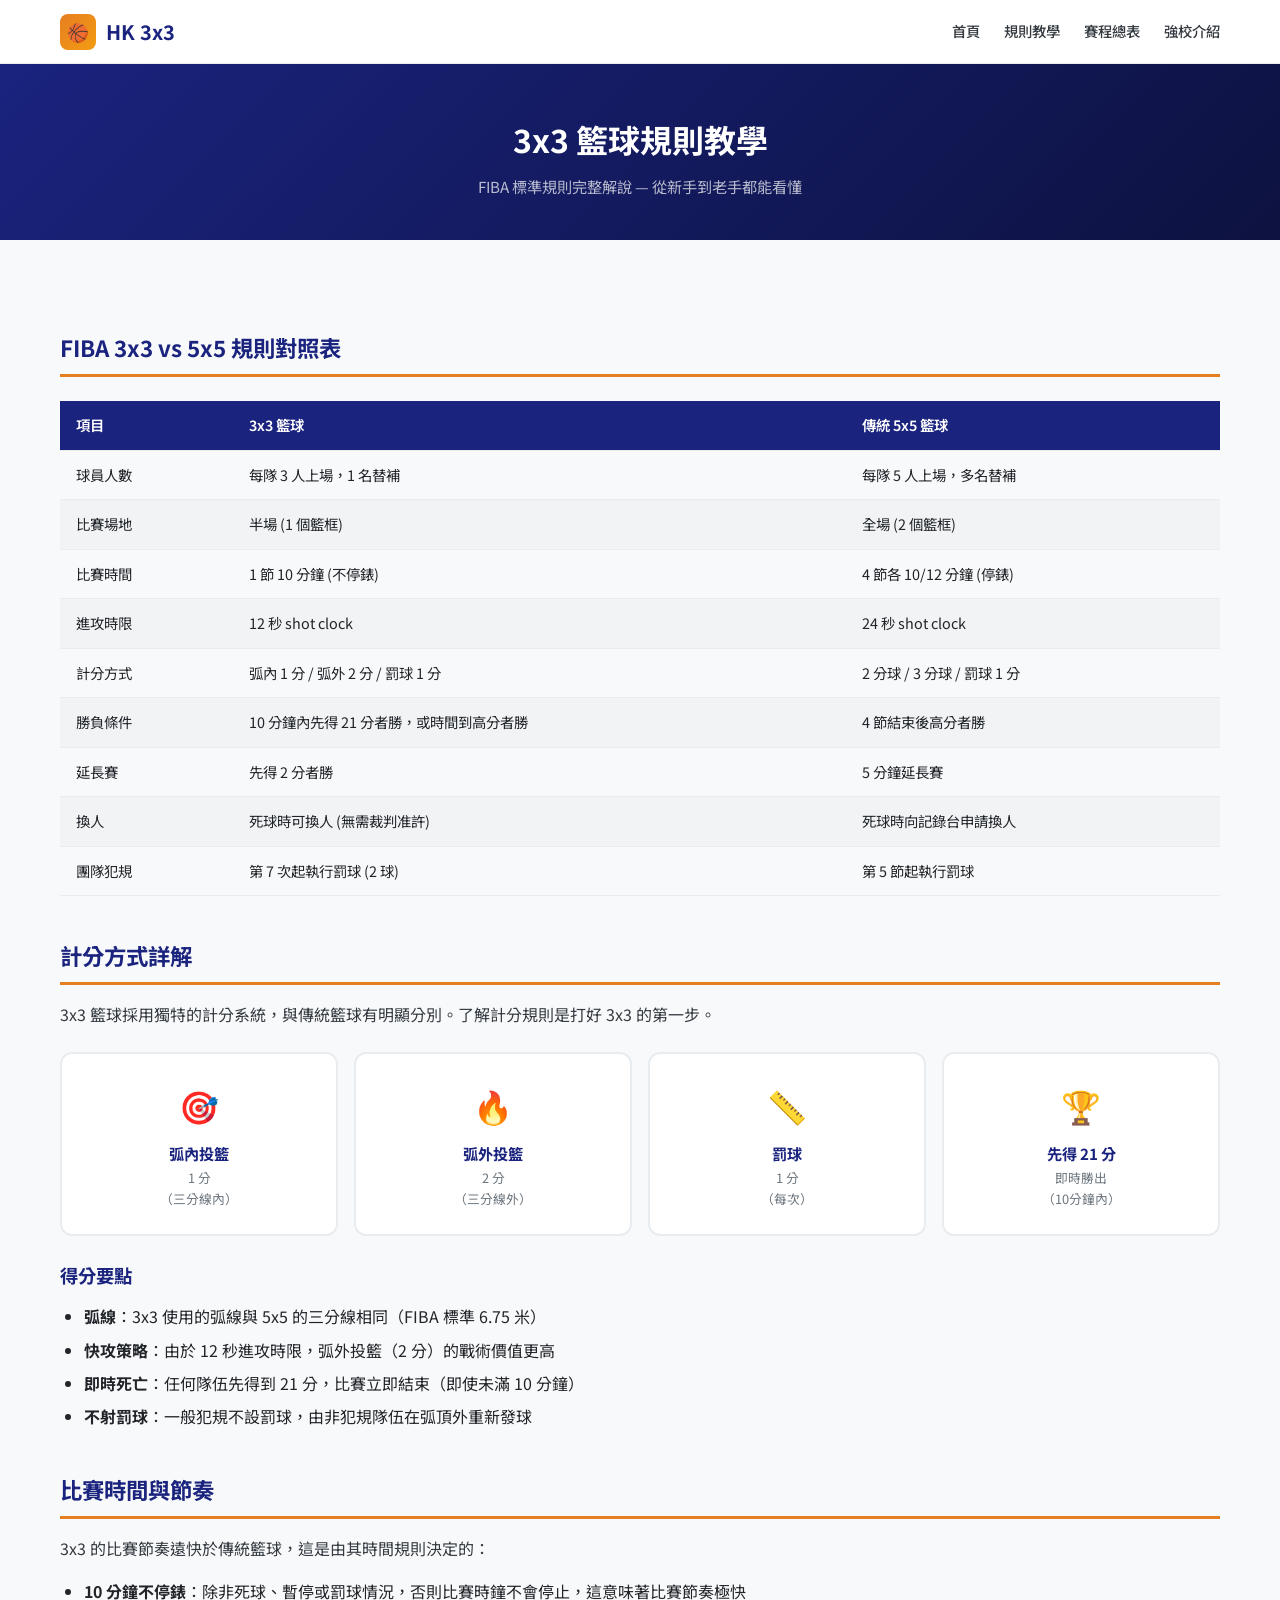
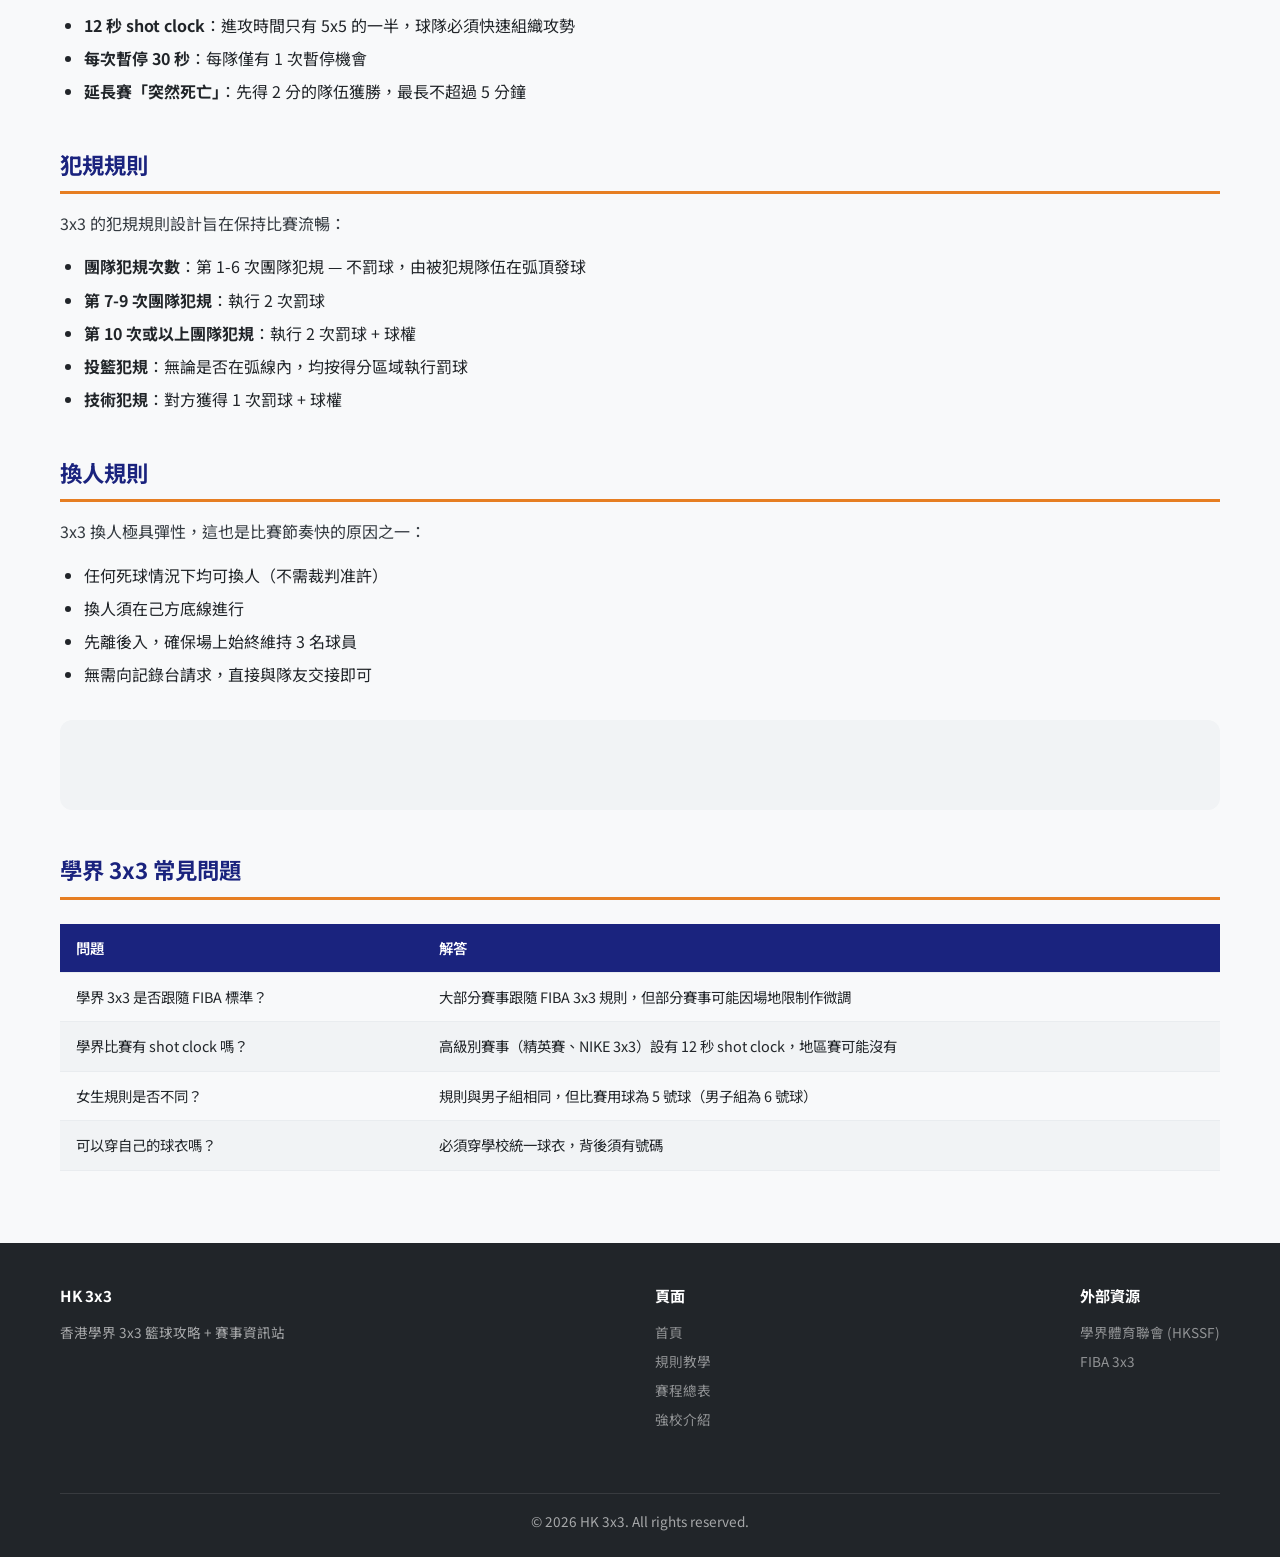
==== articles/rules-guide.html @ 630d9077 "Initial commit: HK3x3 basketball site with 4 pages, GA/AdSense setup, ads.txt" ====
<!DOCTYPE html>
<html lang="zh-HK">
<head>
  <meta charset="UTF-8">
  <meta name="viewport" content="width=device-width, initial-scale=1.0">
  <title>3x3 規則教學 — FIBA 標準完整解說 | 香港學界 3x3 籃球攻略</title>
  <meta name="description" content="完整 FIBA 3x3 籃球規則解說：計分方式、比賽時間、shot clock、換人規則，與傳統 5x5 的全面對比。">
  <meta name="keywords" content="3x3 規則,FIBA 3x3,三人籃球規則,學界籃球規則,籃球教學">
  <meta property="og:title" content="3x3 規則教學 — FIBA 標準完整解說">
  <meta property="og:description" content="完整 FIBA 3x3 籃球規則解說，與傳統 5x5 的全面對比。">
  <meta property="og:type" content="article">
  <meta property="og:url" content="https://hk3x3.cubedhub.com/articles/rules-guide.html">
  <meta property="og:locale" content="zh_HK">
  <link rel="preconnect" href="https://fonts.googleapis.com">
  <link rel="preconnect" href="https://fonts.gstatic.com" crossorigin>
  <link href="https://fonts.googleapis.com/css2?family=Noto+Sans+TC:wght@400;500;600;700&display=swap" rel="stylesheet">
  <link rel="stylesheet" href="../css/style.css">
  <link rel="canonical" href="https://hk3x3.cubedhub.com/articles/rules-guide.html">
  <!-- Google AdSense -->
  <meta name="google-adsense-account" content="ca-pub-4900630860092971">
  <!-- Google tag (gtag.js) -->
  <script async src="https://www.googletagmanager.com/gtag/js?id=G-132PFXDSM9"></script>
  <script>
    window.dataLayer = window.dataLayer || [];
    function gtag(){dataLayer.push(arguments);}
    gtag('js', new Date());
    gtag('config', 'G-132PFXDSM9');
  </script>
  <script async src="https://pagead2.googlesyndication.com/pagead/js/adsbygoogle.js?client=ca-pub-4900630860092971" crossorigin="anonymous"></script>
</head>
<body>

<header class="header">
  <div class="container">
    <a href="../index.html" class="logo">
      <span class="logo-icon">🏀</span>
      <span>HK 3x3</span>
    </a>
    <button class="hamburger" aria-label="選單">
      <span></span><span></span><span></span>
    </button>
    <nav class="nav">
      <a href="../index.html">首頁</a>
      <a href="rules-guide.html">規則教學</a>
      <a href="schedule-2026.html">賽程總表</a>
      <a href="top-schools.html">強校介紹</a>
    </nav>
  </div>
</header>

<section class="page-header">
  <div class="container">
    <h1>3x3 籃球規則教學</h1>
    <p>FIBA 標準規則完整解說 — 從新手到老手都能看懂</p>
  </div>
</section>

<section class="content">
  <div class="container">

    <h2>FIBA 3x3 vs 5x5 規則對照表</h2>
    <div class="table-wrap">
      <table>
        <thead>
          <tr><th>項目</th><th>3x3 籃球</th><th>傳統 5x5 籃球</th></tr>
        </thead>
        <tbody>
          <tr><td>球員人數</td><td>每隊 3 人上場，1 名替補</td><td>每隊 5 人上場，多名替補</td></tr>
          <tr><td>比賽場地</td><td>半場 (1 個籃框)</td><td>全場 (2 個籃框)</td></tr>
          <tr><td>比賽時間</td><td>1 節 10 分鐘 (不停錶)</td><td>4 節各 10/12 分鐘 (停錶)</td></tr>
          <tr><td>進攻時限</td><td>12 秒 shot clock</td><td>24 秒 shot clock</td></tr>
          <tr><td>計分方式</td><td>弧內 1 分 / 弧外 2 分 / 罰球 1 分</td><td>2 分球 / 3 分球 / 罰球 1 分</td></tr>
          <tr><td>勝負條件</td><td>10 分鐘內先得 21 分者勝，或時間到高分者勝</td><td>4 節結束後高分者勝</td></tr>
          <tr><td>延長賽</td><td>先得 2 分者勝</td><td>5 分鐘延長賽</td></tr>
          <tr><td>換人</td><td>死球時可換人 (無需裁判准許)</td><td>死球時向記錄台申請換人</td></tr>
          <tr><td>團隊犯規</td><td>第 7 次起執行罰球 (2 球)</td><td>第 5 節起執行罰球</td></tr>
        </tbody>
      </table>
    </div>

    <h2>計分方式詳解</h2>
    <p>3x3 籃球採用獨特的計分系統，與傳統籃球有明顯分別。了解計分規則是打好 3x3 的第一步。</p>

    <div class="diagram">
      <div class="diagram-item">
        <div class="icon">🎯</div>
        <h4>弧內投籃</h4>
        <p>1 分<br>（三分線內）</p>
      </div>
      <div class="diagram-item">
        <div class="icon">🔥</div>
        <h4>弧外投籃</h4>
        <p>2 分<br>（三分線外）</p>
      </div>
      <div class="diagram-item">
        <div class="icon">📏</div>
        <h4>罰球</h4>
        <p>1 分<br>（每次）</p>
      </div>
      <div class="diagram-item">
        <div class="icon">🏆</div>
        <h4>先得 21 分</h4>
        <p>即時勝出<br>（10分鐘內）</p>
      </div>
    </div>

    <h3>得分要點</h3>
    <ul>
      <li><strong>弧線</strong>：3x3 使用的弧線與 5x5 的三分線相同（FIBA 標準 6.75 米）</li>
      <li><strong>快攻策略</strong>：由於 12 秒進攻時限，弧外投籃（2 分）的戰術價值更高</li>
      <li><strong>即時死亡</strong>：任何隊伍先得到 21 分，比賽立即結束（即使未滿 10 分鐘）</li>
      <li><strong>不射罰球</strong>：一般犯規不設罰球，由非犯規隊伍在弧頂外重新發球</li>
    </ul>

    <h2>比賽時間與節奏</h2>
    <p>3x3 的比賽節奏遠快於傳統籃球，這是由其時間規則決定的：</p>
    <ul>
      <li><strong>10 分鐘不停錶</strong>：除非死球、暫停或罰球情況，否則比賽時鐘不會停止，這意味著比賽節奏極快</li>
      <li><strong>12 秒 shot clock</strong>：進攻時間只有 5x5 的一半，球隊必須快速組織攻勢</li>
      <li><strong>每次暫停 30 秒</strong>：每隊僅有 1 次暫停機會</li>
      <li><strong>延長賽「突然死亡」</strong>：先得 2 分的隊伍獲勝，最長不超過 5 分鐘</li>
    </ul>

    <h2>犯規規則</h2>
    <p>3x3 的犯規規則設計旨在保持比賽流暢：</p>
    <ul>
      <li><strong>團隊犯規次數</strong>：第 1-6 次團隊犯規 — 不罰球，由被犯規隊伍在弧頂發球</li>
      <li><strong>第 7-9 次團隊犯規</strong>：執行 2 次罰球</li>
      <li><strong>第 10 次或以上團隊犯規</strong>：執行 2 次罰球 + 球權</li>
      <li><strong>投籃犯規</strong>：無論是否在弧線內，均按得分區域執行罰球</li>
      <li><strong>技術犯規</strong>：對方獲得 1 次罰球 + 球權</li>
    </ul>

    <h2>換人規則</h2>
    <p>3x3 換人極具彈性，這也是比賽節奏快的原因之一：</p>
    <ul>
      <li>任何死球情況下均可換人（不需裁判准許）</li>
      <li>換人須在己方底線進行</li>
      <li>先離後入，確保場上始終維持 3 名球員</li>
      <li>無需向記錄台請求，直接與隊友交接即可</li>
    </ul>

    <div class="ad-unit">
      <ins class="adsbygoogle"
           style="display:block"
           data-ad-client="ca-pub-4900630860092971"
           data-ad-slot="1234567890"
           data-ad-format="auto"
           data-full-width-responsive="true"></ins>
      <script>(adsbygoogle = window.adsbygoogle || []).push({});</script>
    </div>

    <h2>學界 3x3 常見問題</h2>
    <div class="table-wrap">
      <table>
        <thead>
          <tr><th>問題</th><th>解答</th></tr>
        </thead>
        <tbody>
          <tr><td>學界 3x3 是否跟隨 FIBA 標準？</td><td>大部分賽事跟隨 FIBA 3x3 規則，但部分賽事可能因場地限制作微調</td></tr>
          <tr><td>學界比賽有 shot clock 嗎？</td><td>高級別賽事（精英賽、NIKE 3x3）設有 12 秒 shot clock，地區賽可能沒有</td></tr>
          <tr><td>女生規則是否不同？</td><td>規則與男子組相同，但比賽用球為 5 號球（男子組為 6 號球）</td></tr>
          <tr><td>可以穿自己的球衣嗎？</td><td>必須穿學校統一球衣，背後須有號碼</td></tr>
        </tbody>
      </table>
    </div>

  </div>
</section>

<footer class="footer">
  <div class="container">
    <div class="footer-col">
      <h4>HK 3x3</h4>
      <p>香港學界 3x3 籃球攻略 + 賽事資訊站</p>
    </div>
    <div class="footer-col">
      <h4>頁面</h4>
      <a href="../index.html">首頁</a>
      <a href="rules-guide.html">規則教學</a>
      <a href="schedule-2026.html">賽程總表</a>
      <a href="top-schools.html">強校介紹</a>
    </div>
    <div class="footer-col">
      <h4>外部資源</h4>
      <a href="https://www.hkssf.org.hk/" target="_blank" rel="noopener">學界體育聯會 (HKSSF)</a>
      <a href="https://fiba3x3.com/" target="_blank" rel="noopener">FIBA 3x3</a>
    </div>
    <div class="footer-bottom">
      &copy; 2026 HK 3x3. All rights reserved.
    </div>
  </div>
</footer>

<script src="../js/main.js"></script>
</body>
</html>
---- css/style.css ----
:root {
  --orange: #e67e22;
  --orange-dark: #d35400;
  --orange-light: #f39c12;
  --navy: #1a237e;
  --navy-dark: #0d1240;
  --navy-light: #283593;
  --white: #ffffff;
  --gray-50: #f8f9fa;
  --gray-100: #f1f3f5;
  --gray-200: #e9ecef;
  --gray-300: #dee2e6;
  --gray-600: #6c757d;
  --gray-800: #343a40;
  --gray-900: #212529;
  --font: 'Noto Sans TC', sans-serif;
  --shadow: 0 2px 12px rgba(0,0,0,0.08);
  --shadow-lg: 0 8px 30px rgba(0,0,0,0.12);
  --radius: 12px;
  --radius-sm: 8px;
  --max-width: 1200px;
  --header-h: 64px;
}

*, *::before, *::after { margin: 0; padding: 0; box-sizing: border-box; }

html { scroll-behavior: smooth; }

body {
  font-family: var(--font);
  color: var(--gray-900);
  background: var(--gray-50);
  line-height: 1.7;
  padding-top: var(--header-h);
}

a { color: var(--orange); text-decoration: none; transition: color 0.2s; }
a:hover { color: var(--orange-dark); }

img { max-width: 100%; height: auto; display: block; }

.container {
  max-width: var(--max-width);
  margin: 0 auto;
  padding: 0 20px;
}

/* ── Header ── */
.header {
  position: fixed;
  top: 0; left: 0; right: 0;
  height: var(--header-h);
  background: var(--white);
  border-bottom: 1px solid var(--gray-200);
  z-index: 1000;
  display: flex;
  align-items: center;
}

.header .container {
  display: flex;
  align-items: center;
  justify-content: space-between;
  width: 100%;
}

.logo {
  display: flex;
  align-items: center;
  gap: 10px;
  font-size: 1.25rem;
  font-weight: 700;
  color: var(--navy);
}

.logo-icon {
  width: 36px; height: 36px;
  background: linear-gradient(135deg, var(--orange), var(--orange-light));
  border-radius: 8px;
  display: flex;
  align-items: center;
  justify-content: center;
  font-size: 1.1rem;
  color: var(--white);
}

.nav { display: flex; align-items: center; gap: 24px; }
.nav a {
  color: var(--gray-800);
  font-size: 0.9rem;
  font-weight: 500;
  position: relative;
}
.nav a::after {
  content: '';
  position: absolute;
  bottom: -4px; left: 0;
  width: 0; height: 2px;
  background: var(--orange);
  transition: width 0.25s;
}
.nav a:hover::after { width: 100%; }
.nav a:hover { color: var(--orange); }

.hamburger {
  display: none;
  flex-direction: column;
  gap: 5px;
  cursor: pointer;
  background: none;
  border: none;
  padding: 4px;
}
.hamburger span {
  display: block;
  width: 24px; height: 2px;
  background: var(--gray-900);
  transition: 0.3s;
  border-radius: 2px;
}
.hamburger.active span:nth-child(1) { transform: rotate(45deg) translate(5px, 5px); }
.hamburger.active span:nth-child(2) { opacity: 0; }
.hamburger.active span:nth-child(3) { transform: rotate(-45deg) translate(5px, -5px); }

@media (max-width: 768px) {
  .hamburger { display: flex; }
  .nav {
    position: fixed;
    top: var(--header-h); left: 0; right: 0;
    background: var(--white);
    flex-direction: column;
    padding: 20px;
    gap: 16px;
    border-bottom: 1px solid var(--gray-200);
    transform: translateY(-100%);
    opacity: 0;
    pointer-events: none;
    transition: 0.3s;
  }
  .nav.open {
    transform: translateY(0);
    opacity: 1;
    pointer-events: all;
  }
}

/* ── Hero ── */
.hero {
  background: linear-gradient(135deg, var(--navy) 0%, var(--navy-dark) 50%, #0d1b4a 100%);
  color: var(--white);
  padding: 80px 0 60px;
  text-align: center;
  position: relative;
  overflow: hidden;
}
.hero::before {
  content: '';
  position: absolute;
  inset: 0;
  background: radial-gradient(ellipse at 20% 50%, rgba(230,126,34,0.15) 0%, transparent 60%),
              radial-gradient(ellipse at 80% 50%, rgba(230,126,34,0.1) 0%, transparent 60%);
}
.hero * { position: relative; z-index: 1; }
.hero h1 { font-size: 2.8rem; font-weight: 700; margin-bottom: 16px; }
.hero h1 span { color: var(--orange); }
.hero p {
  font-size: 1.1rem;
  color: rgba(255,255,255,0.8);
  max-width: 600px;
  margin: 0 auto 32px;
}

@media (max-width: 768px) {
  .hero { padding: 60px 0 40px; }
  .hero h1 { font-size: 1.8rem; }
}

/* ── Countdown ── */
.countdown-wrap {
  display: flex;
  justify-content: center;
  gap: 16px;
  margin-bottom: 24px;
}
.countdown-item {
  background: rgba(255,255,255,0.1);
  border: 1px solid rgba(255,255,255,0.2);
  border-radius: var(--radius);
  padding: 12px 20px;
  min-width: 70px;
  text-align: center;
  backdrop-filter: blur(4px);
}
.countdown-item .num {
  font-size: 1.8rem;
  font-weight: 700;
  color: var(--orange);
  display: block;
  line-height: 1.2;
}
.countdown-item .label {
  font-size: 0.75rem;
  color: rgba(255,255,255,0.7);
  text-transform: uppercase;
  letter-spacing: 1px;
}

/* ── Section ── */
.section { padding: 64px 0; }
.section-title {
  font-size: 1.6rem;
  font-weight: 700;
  color: var(--navy);
  margin-bottom: 8px;
}
.section-sub {
  color: var(--gray-600);
  margin-bottom: 40px;
  font-size: 0.95rem;
}

/* ── Timeline ── */
.timeline { position: relative; padding-left: 40px; }
.timeline::before {
  content: '';
  position: absolute;
  left: 15px; top: 0; bottom: 0;
  width: 3px;
  background: linear-gradient(to bottom, var(--orange), var(--navy));
  border-radius: 2px;
}
.timeline-item {
  position: relative;
  margin-bottom: 32px;
  padding: 20px 24px;
  background: var(--white);
  border-radius: var(--radius);
  box-shadow: var(--shadow);
  transition: transform 0.25s, box-shadow 0.25s;
  cursor: default;
}
.timeline-item:hover {
  transform: translateX(4px);
  box-shadow: var(--shadow-lg);
}
.timeline-item::before {
  content: '';
  position: absolute;
  left: -33px; top: 24px;
  width: 12px; height: 12px;
  background: var(--orange);
  border: 3px solid var(--white);
  border-radius: 50%;
  box-shadow: 0 0 0 2px var(--orange);
}
.timeline-item .date {
  font-size: 0.8rem;
  color: var(--orange);
  font-weight: 600;
  text-transform: uppercase;
  letter-spacing: 1px;
}
.timeline-item h3 { font-size: 1.1rem; margin: 4px 0; }
.timeline-item p { font-size: 0.9rem; color: var(--gray-600); }

/* ── Cards ── */
.card-grid {
  display: grid;
  grid-template-columns: repeat(auto-fill, minmax(300px, 1fr));
  gap: 24px;
}
.card {
  display: block;
  background: var(--white);
  border-radius: var(--radius);
  overflow: hidden;
  box-shadow: var(--shadow);
  transition: transform 0.3s, box-shadow 0.3s;
  color: inherit;
  text-decoration: none;
}
.card:hover {
  transform: translateY(-6px);
  box-shadow: var(--shadow-lg);
}
.card-body { padding: 20px; }
.card-body .tag {
  display: inline-block;
  background: var(--orange);
  color: var(--white);
  font-size: 0.75rem;
  padding: 2px 10px;
  border-radius: 20px;
  margin-bottom: 8px;
  font-weight: 500;
}
.card-body h3 { font-size: 1.1rem; margin-bottom: 8px; color: var(--gray-900); }
.card-body p { font-size: 0.9rem; color: var(--gray-600); }
.card-thumb {
  height: 180px;
  background: linear-gradient(135deg, var(--navy-light), var(--navy));
  display: flex;
  align-items: center;
  justify-content: center;
  font-size: 2.5rem;
  color: rgba(255,255,255,0.2);
}

/* ── Subscribe ── */
.subscribe {
  background: var(--navy);
  color: var(--white);
  text-align: center;
  padding: 60px 0;
}
.subscribe h2 { font-size: 1.5rem; margin-bottom: 8px; }
.subscribe p { color: rgba(255,255,255,0.7); margin-bottom: 24px; }
.sub-form {
  display: flex;
  max-width: 450px;
  margin: 0 auto;
  gap: 0;
  border-radius: var(--radius-sm);
  overflow: hidden;
}
.sub-form input {
  flex: 1;
  border: none;
  padding: 12px 16px;
  font-size: 0.95rem;
  font-family: var(--font);
  outline: none;
}
.sub-form button {
  background: var(--orange);
  color: var(--white);
  border: none;
  padding: 12px 24px;
  font-size: 0.95rem;
  font-family: var(--font);
  font-weight: 600;
  cursor: pointer;
  transition: background 0.2s;
}
.sub-form button:hover { background: var(--orange-dark); }

/* ── Footer ── */
.footer {
  background: var(--gray-900);
  color: rgba(255,255,255,0.6);
  padding: 40px 0 24px;
  font-size: 0.85rem;
}
.footer .container {
  display: flex;
  flex-wrap: wrap;
  justify-content: space-between;
  gap: 24px;
}
.footer-col h4 { color: var(--white); margin-bottom: 12px; font-size: 0.95rem; }
.footer-col a { display: block; color: rgba(255,255,255,0.5); margin-bottom: 6px; }
.footer-col a:hover { color: var(--orange); }
.footer-bottom {
  margin-top: 32px;
  padding-top: 16px;
  border-top: 1px solid rgba(255,255,255,0.1);
  text-align: center;
  width: 100%;
}

/* ── Page Header ── */
.page-header {
  background: linear-gradient(135deg, var(--navy), var(--navy-dark));
  color: var(--white);
  padding: 48px 0 40px;
  text-align: center;
}
.page-header h1 { font-size: 2rem; margin-bottom: 8px; }
.page-header p { color: rgba(255,255,255,0.7); font-size: 0.95rem; }

/* ── Content ── */
.content { padding: 48px 0; }
.content h2 {
  font-size: 1.4rem;
  color: var(--navy);
  margin: 40px 0 16px;
  padding-bottom: 8px;
  border-bottom: 3px solid var(--orange);
}
.content h3 { font-size: 1.15rem; color: var(--navy); margin: 24px 0 12px; }
.content p { margin-bottom: 16px; color: var(--gray-800); }
.content ul, .content ol { margin: 0 0 16px 24px; }
.content li { margin-bottom: 6px; }

/* ── Table ── */
.table-wrap { overflow-x: auto; margin: 24px 0; }
table {
  width: 100%;
  border-collapse: collapse;
  font-size: 0.9rem;
}
th, td {
  padding: 12px 16px;
  text-align: left;
  border-bottom: 1px solid var(--gray-200);
}
th {
  background: var(--navy);
  color: var(--white);
  font-weight: 600;
}
tr:nth-child(even) { background: var(--gray-100); }
tr:hover { background: #fff3e0; }

/* ── School Card ── */
.school-card {
  background: var(--white);
  border-radius: var(--radius);
  box-shadow: var(--shadow);
  overflow: hidden;
  margin-bottom: 32px;
  transition: transform 0.3s, box-shadow 0.3s;
}
.school-card:hover {
  transform: translateY(-4px);
  box-shadow: var(--shadow-lg);
}
.school-card-head {
  padding: 24px;
  display: flex;
  align-items: center;
  gap: 16px;
}
.school-icon {
  width: 56px; height: 56px;
  border-radius: 50%;
  display: flex;
  align-items: center;
  justify-content: center;
  font-size: 1.5rem;
  color: var(--white);
  flex-shrink: 0;
}
.school-icon.dbs { background: linear-gradient(135deg, #1a237e, #283593); }
.school-icon.hec { background: linear-gradient(135deg, #c62828, #e53935); }
.school-icon.pok { background: linear-gradient(135deg, #2e7d32, #43a047); }
.school-card-head h3 { font-size: 1.2rem; color: var(--navy); }
.school-card-head .badge {
  background: var(--orange);
  color: var(--white);
  padding: 2px 12px;
  border-radius: 20px;
  font-size: 0.75rem;
  font-weight: 600;
}
.school-card-body { padding: 0 24px 24px; }
.school-card-body h4 {
  color: var(--orange);
  font-size: 0.95rem;
  margin: 16px 0 8px;
}
.player-list { list-style: none; margin: 0; }
.player-list li {
  padding: 8px 0;
  border-bottom: 1px solid var(--gray-100);
  display: flex;
  justify-content: space-between;
}
.player-list li:last-child { border: none; }
.player-list .name { font-weight: 500; }
.player-list .note { color: var(--gray-600); font-size: 0.85rem; }

/* ── Event Card ── */
.event-card {
  background: var(--white);
  border-radius: var(--radius);
  box-shadow: var(--shadow);
  padding: 24px;
  margin-bottom: 20px;
  display: flex;
  flex-wrap: wrap;
  gap: 16px;
  align-items: center;
  transition: transform 0.25s, box-shadow 0.25s;
}
.event-card:hover {
  transform: translateX(4px);
  box-shadow: var(--shadow-lg);
}
.event-date {
  text-align: center;
  min-width: 64px;
}
.event-date .month {
  display: block;
  background: var(--orange);
  color: var(--white);
  font-size: 0.7rem;
  padding: 2px 8px;
  border-radius: 4px 4px 0 0;
  font-weight: 600;
  text-transform: uppercase;
}
.event-date .day {
  display: block;
  font-size: 1.5rem;
  font-weight: 700;
  color: var(--navy);
  background: var(--gray-100);
  padding: 4px 8px;
  border-radius: 0 0 4px 4px;
}
.event-info { flex: 1; min-width: 200px; }
.event-info h3 { font-size: 1.05rem; margin-bottom: 4px; }
.event-info p { font-size: 0.85rem; color: var(--gray-600); margin: 0; }
.event-countdown {
  font-size: 0.85rem;
  color: var(--orange);
  font-weight: 600;
  white-space: nowrap;
}

/* ── Scroll Reveal ── */
.reveal {
  opacity: 0;
  transform: translateY(24px);
  transition: opacity 0.6s, transform 0.6s;
}
.reveal.visible {
  opacity: 1;
  transform: translateY(0);
}

/* ── Buttons ── */
.btn {
  display: inline-block;
  padding: 10px 24px;
  border-radius: var(--radius-sm);
  font-weight: 600;
  font-size: 0.9rem;
  font-family: var(--font);
  border: none;
  cursor: pointer;
  transition: 0.2s;
}
.btn-orange { background: var(--orange); color: var(--white); }
.btn-orange:hover { background: var(--orange-dark); color: var(--white); }
.btn-outline {
  background: transparent;
  color: var(--white);
  border: 2px solid rgba(255,255,255,0.3);
}
.btn-outline:hover { border-color: var(--orange); color: var(--orange); }

/* ── Interactive Diagram ── */
.diagram {
  display: flex;
  flex-wrap: wrap;
  gap: 16px;
  margin: 24px 0;
  justify-content: center;
}
.diagram-item {
  background: var(--white);
  border: 2px solid var(--gray-200);
  border-radius: var(--radius);
  padding: 24px;
  flex: 1 1 180px;
  text-align: center;
  transition: 0.3s;
  cursor: default;
}
.diagram-item:hover {
  border-color: var(--orange);
  transform: scale(1.03);
  box-shadow: var(--shadow);
}
.diagram-item .icon { font-size: 2rem; margin-bottom: 8px; }
.diagram-item h4 { font-size: 0.95rem; color: var(--navy); }
.diagram-item p { font-size: 0.8rem; color: var(--gray-600); margin: 0; }

/* ── Ad Unit ── */
.ad-unit {
  margin: 32px 0;
  text-align: center;
  min-height: 90px;
  background: var(--gray-100);
  border-radius: var(--radius);
  display: flex;
  align-items: center;
  justify-content: center;
}

/* ── Utility ── */
.text-center { text-align: center; }
.mt-0 { margin-top: 0; }
.mb-0 { margin-bottom: 0; }
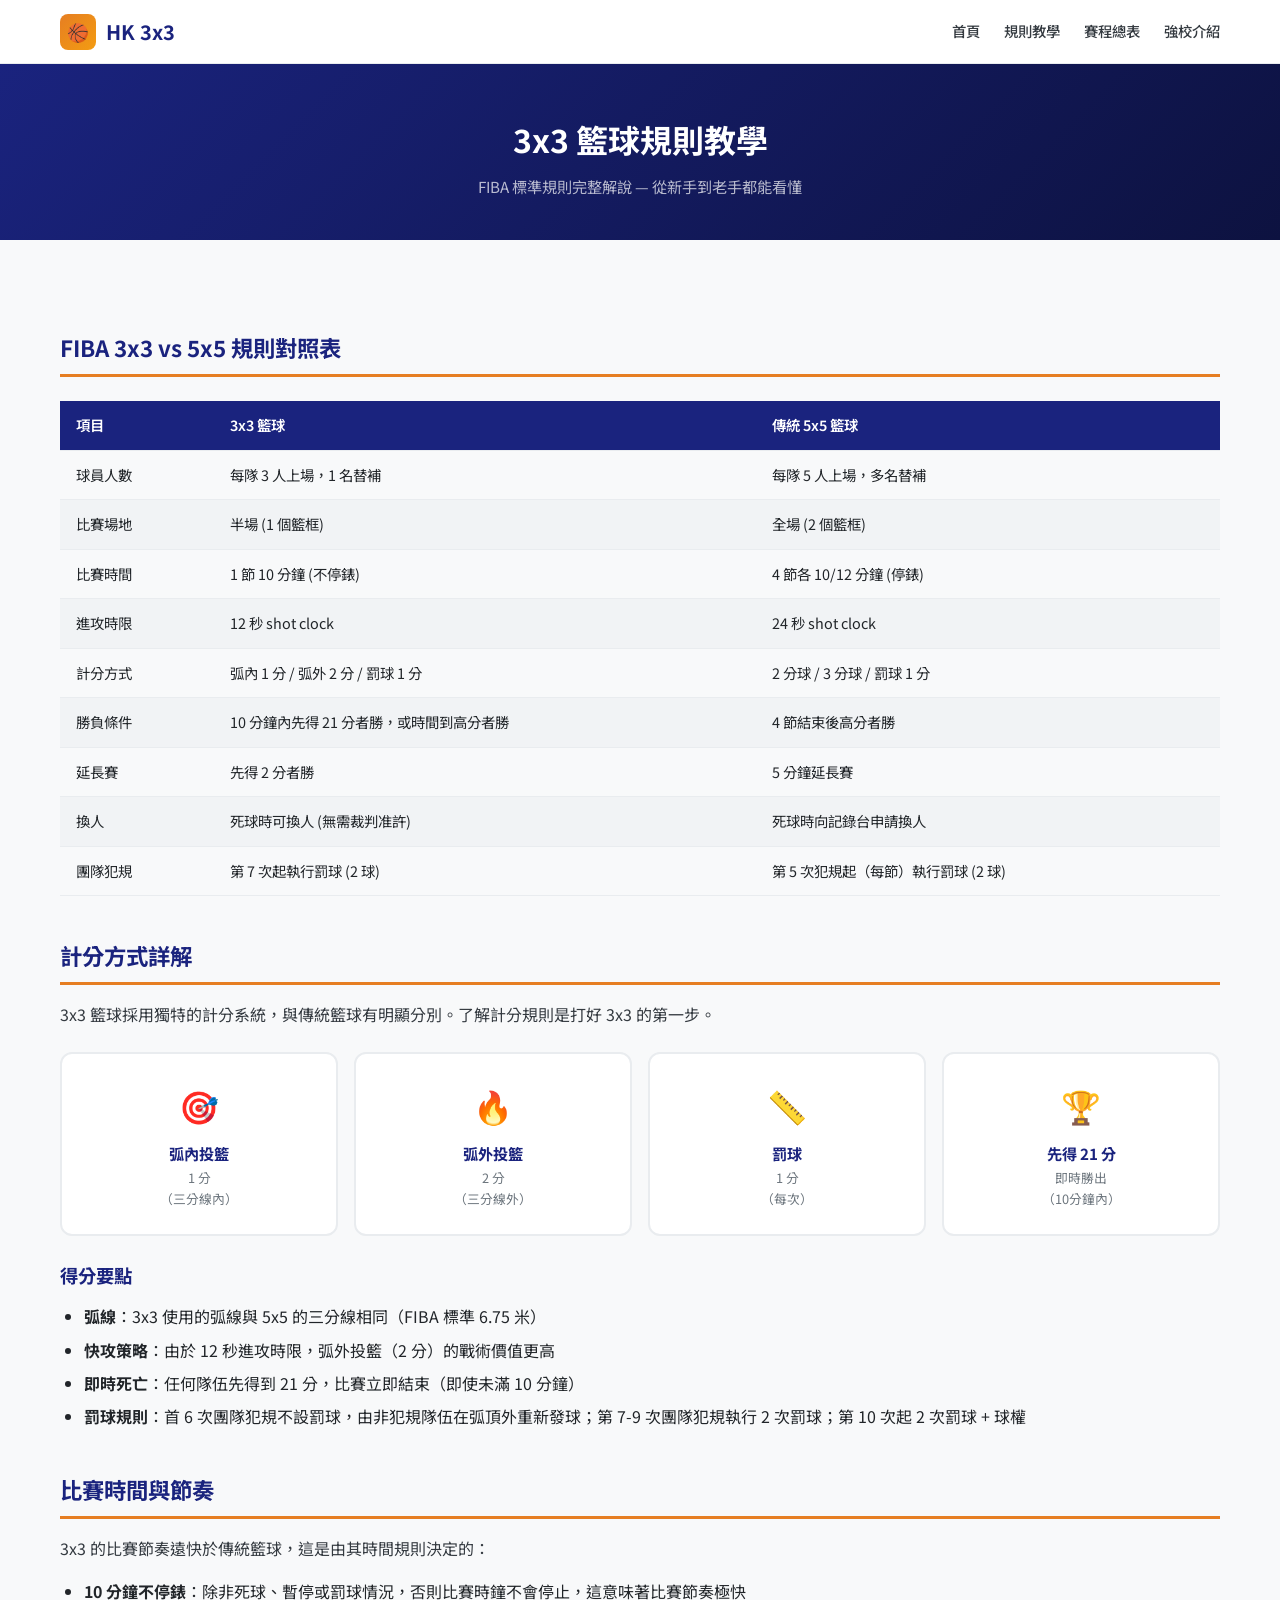
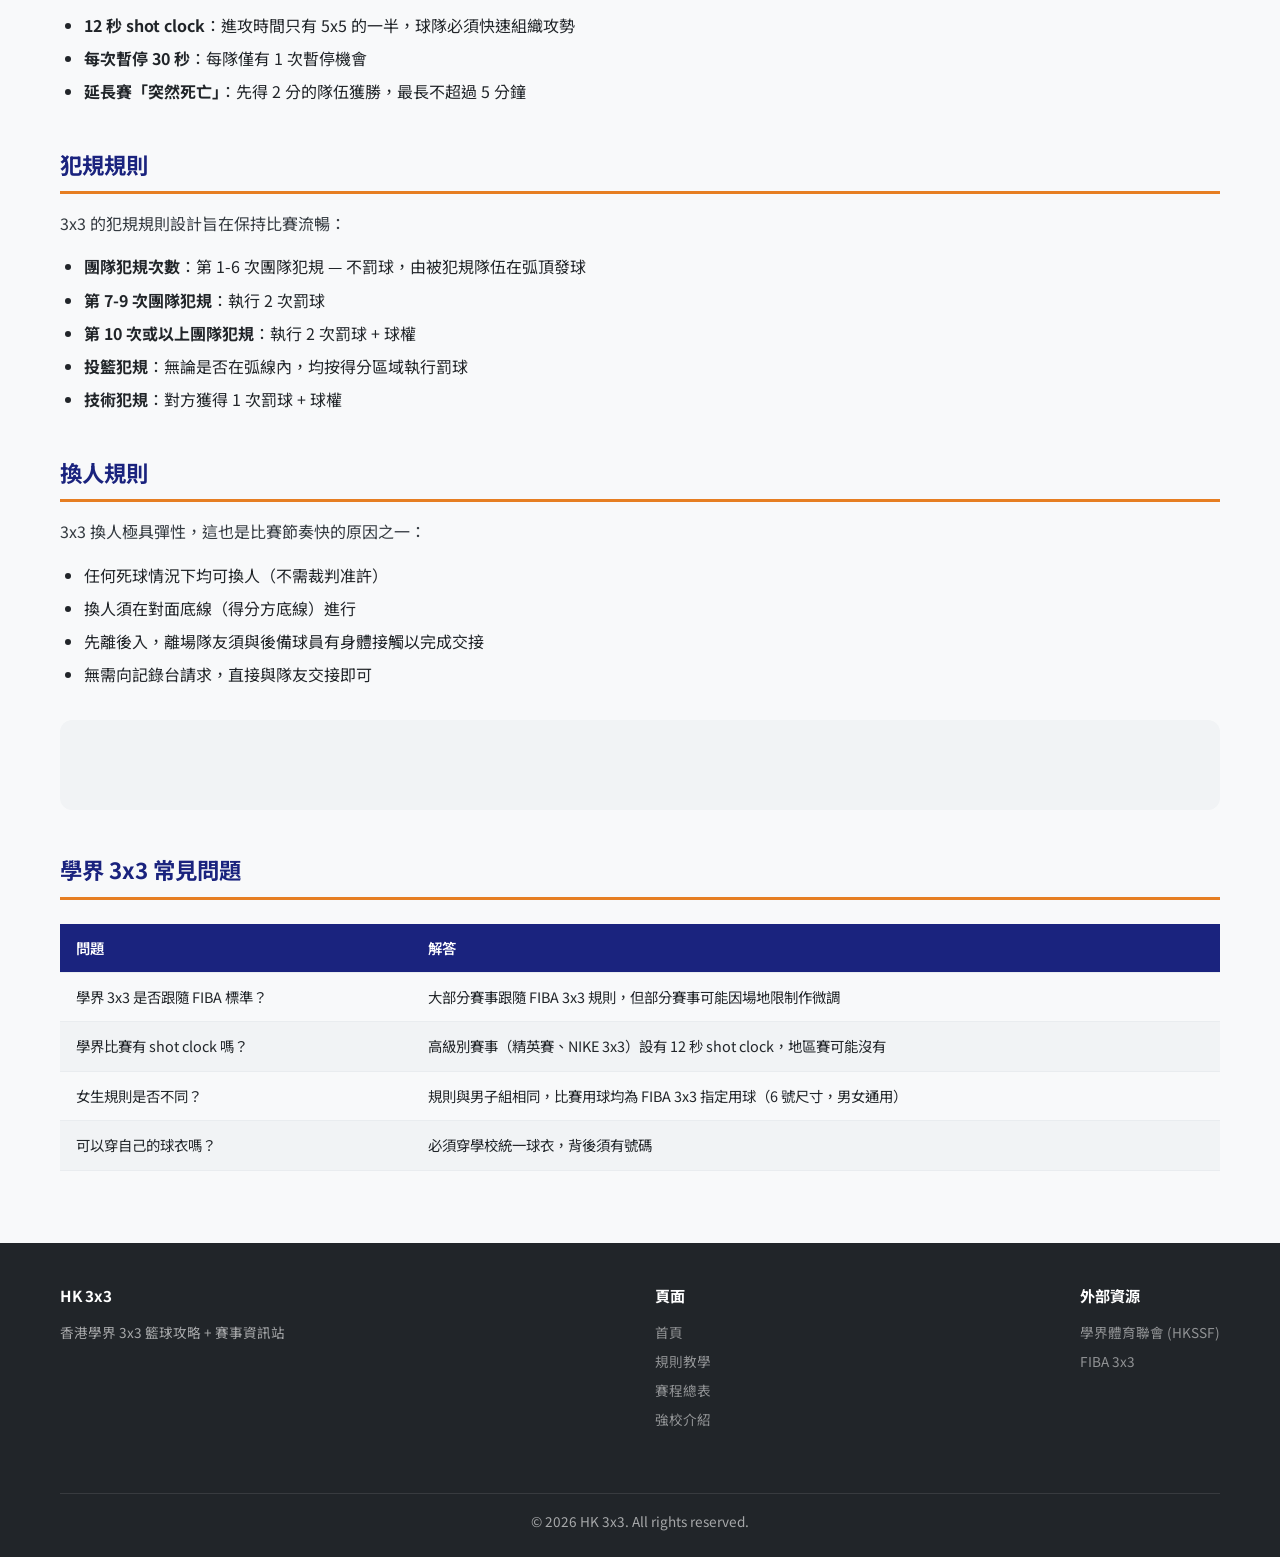
==== commit 6a15d11d: "fix: correct FIBA 3x3 rules, remove fabricated player data, add schedule disclaimer" ====
--- a/articles/rules-guide.html
+++ b/articles/rules-guide.html
@@ -73,7 +73,7 @@
           <tr><td>勝負條件</td><td>10 分鐘內先得 21 分者勝，或時間到高分者勝</td><td>4 節結束後高分者勝</td></tr>
           <tr><td>延長賽</td><td>先得 2 分者勝</td><td>5 分鐘延長賽</td></tr>
           <tr><td>換人</td><td>死球時可換人 (無需裁判准許)</td><td>死球時向記錄台申請換人</td></tr>
-          <tr><td>團隊犯規</td><td>第 7 次起執行罰球 (2 球)</td><td>第 5 節起執行罰球</td></tr>
+          <tr><td>團隊犯規</td><td>第 7 次起執行罰球 (2 球)</td><td>第 5 次犯規起（每節）執行罰球 (2 球)</td></tr>
         </tbody>
       </table>
     </div>
@@ -109,7 +109,7 @@
       <li><strong>弧線</strong>：3x3 使用的弧線與 5x5 的三分線相同（FIBA 標準 6.75 米）</li>
       <li><strong>快攻策略</strong>：由於 12 秒進攻時限，弧外投籃（2 分）的戰術價值更高</li>
       <li><strong>即時死亡</strong>：任何隊伍先得到 21 分，比賽立即結束（即使未滿 10 分鐘）</li>
-      <li><strong>不射罰球</strong>：一般犯規不設罰球，由非犯規隊伍在弧頂外重新發球</li>
+      <li><strong>罰球規則</strong>：首 6 次團隊犯規不設罰球，由非犯規隊伍在弧頂外重新發球；第 7-9 次團隊犯規執行 2 次罰球；第 10 次起 2 次罰球 + 球權</li>
     </ul>
 
     <h2>比賽時間與節奏</h2>
@@ -135,8 +135,8 @@
     <p>3x3 換人極具彈性，這也是比賽節奏快的原因之一：</p>
     <ul>
       <li>任何死球情況下均可換人（不需裁判准許）</li>
-      <li>換人須在己方底線進行</li>
-      <li>先離後入，確保場上始終維持 3 名球員</li>
+      <li>換人須在對面底線（得分方底線）進行</li>
+      <li>先離後入，離場隊友須與後備球員有身體接觸以完成交接</li>
       <li>無需向記錄台請求，直接與隊友交接即可</li>
     </ul>
 
@@ -159,7 +159,7 @@
         <tbody>
           <tr><td>學界 3x3 是否跟隨 FIBA 標準？</td><td>大部分賽事跟隨 FIBA 3x3 規則，但部分賽事可能因場地限制作微調</td></tr>
           <tr><td>學界比賽有 shot clock 嗎？</td><td>高級別賽事（精英賽、NIKE 3x3）設有 12 秒 shot clock，地區賽可能沒有</td></tr>
-          <tr><td>女生規則是否不同？</td><td>規則與男子組相同，但比賽用球為 5 號球（男子組為 6 號球）</td></tr>
+          <tr><td>女生規則是否不同？</td><td>規則與男子組相同，比賽用球均為 FIBA 3x3 指定用球（6 號尺寸，男女通用）</td></tr>
           <tr><td>可以穿自己的球衣嗎？</td><td>必須穿學校統一球衣，背後須有號碼</td></tr>
         </tbody>
       </table>
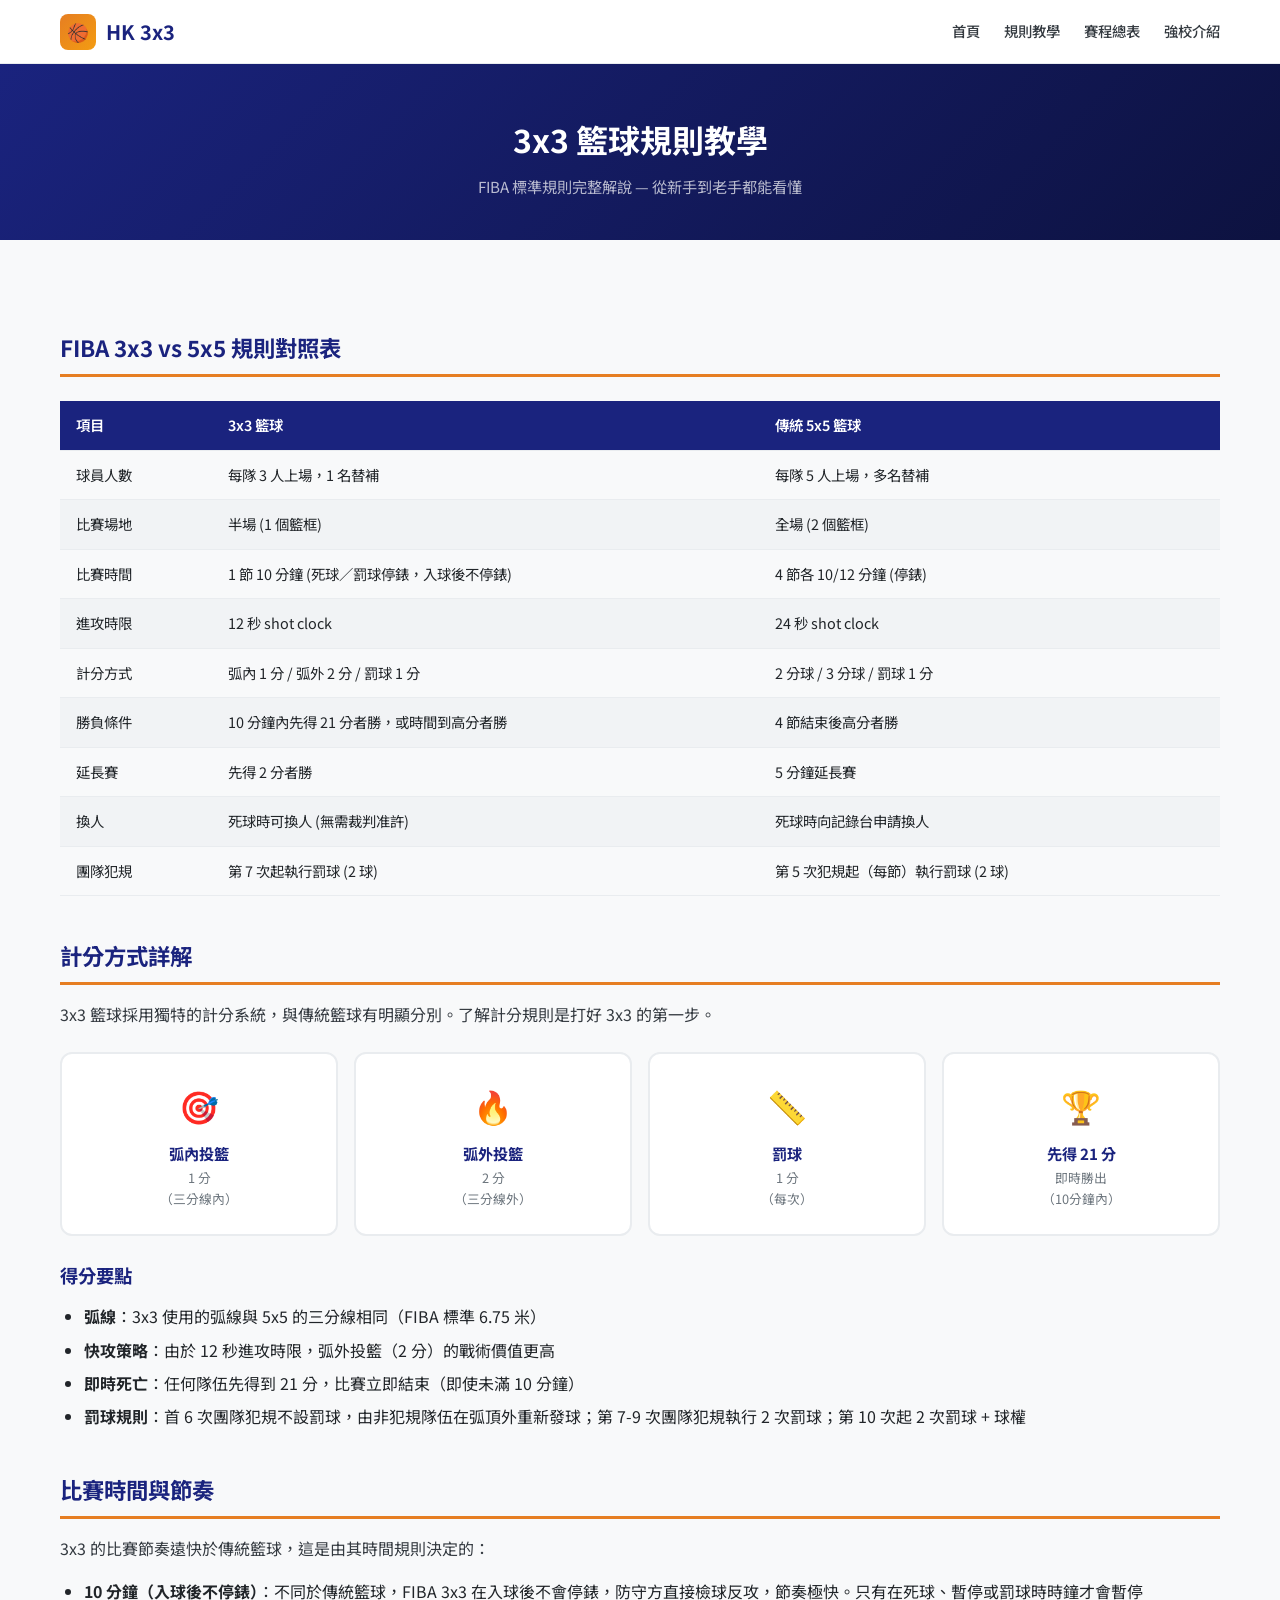
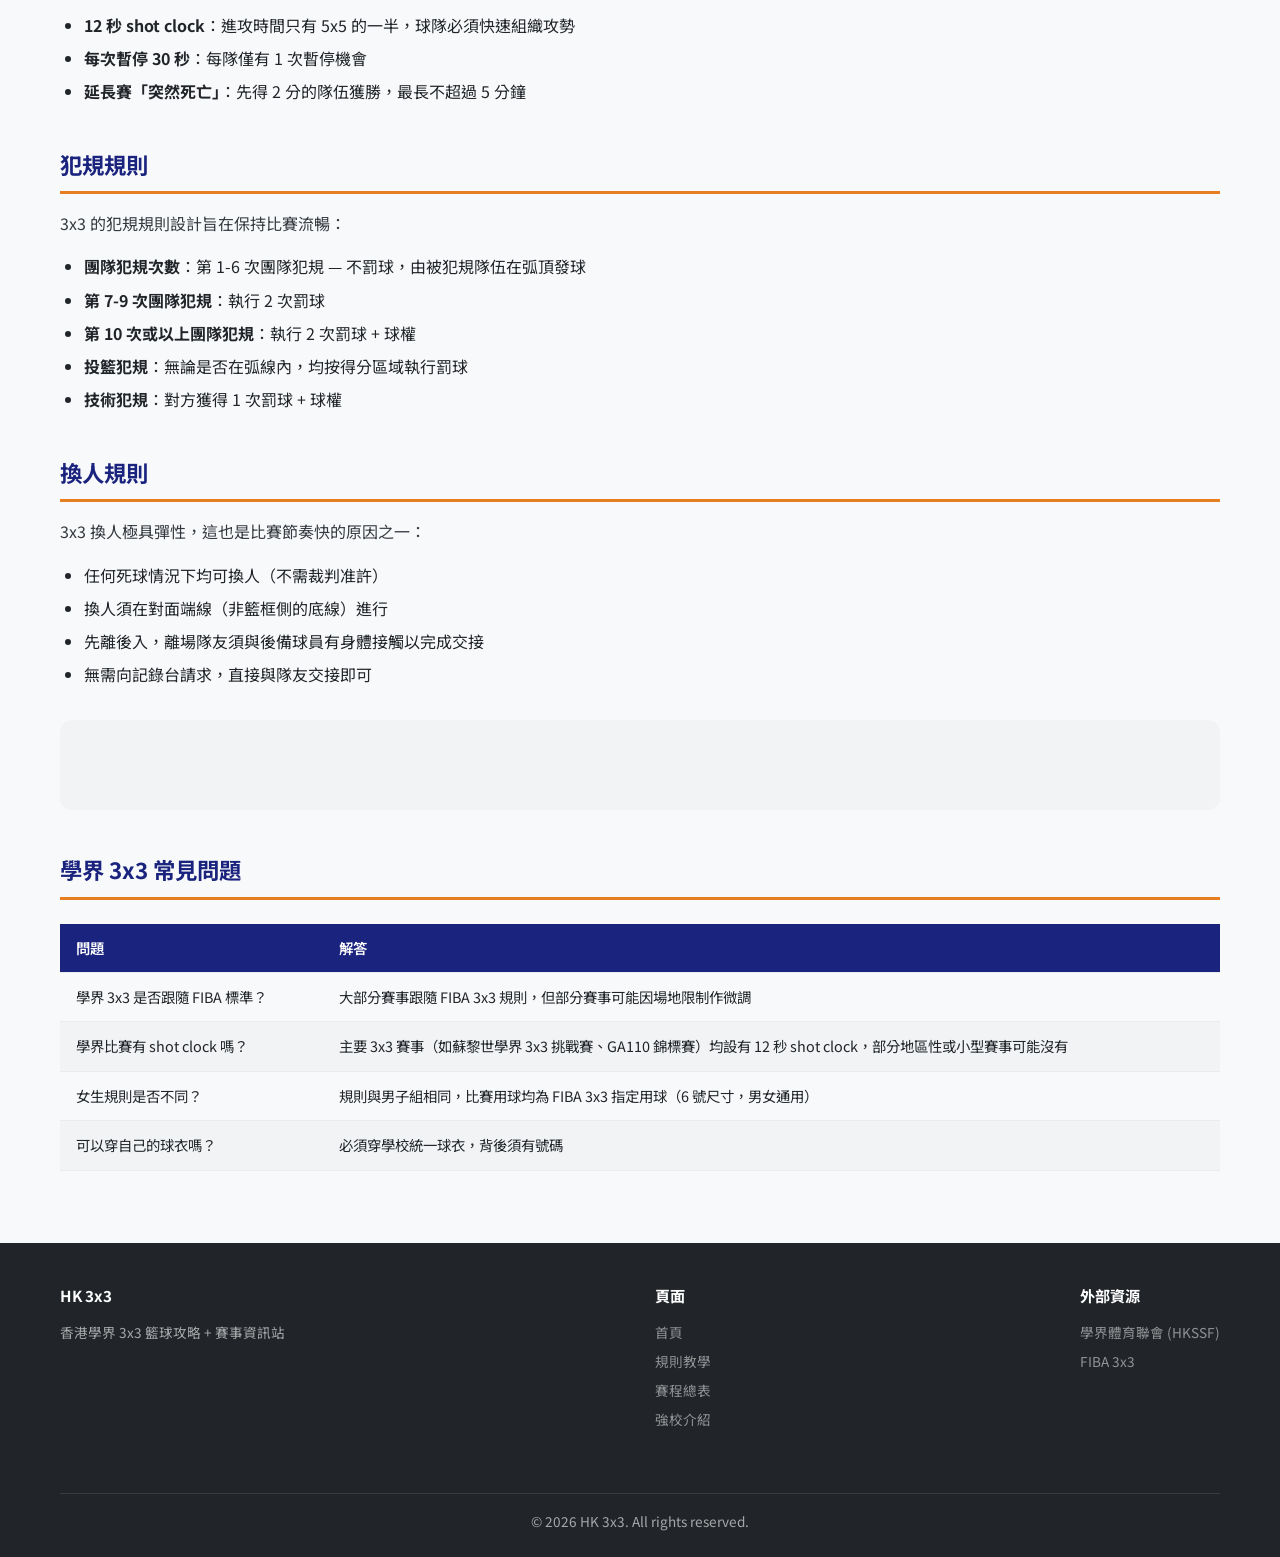
==== commit ed112336: "fix: correct fabricated event data, replace with verified Zurich 3x3 & GA110 info" ====
--- a/articles/rules-guide.html
+++ b/articles/rules-guide.html
@@ -67,7 +67,7 @@
         <tbody>
           <tr><td>球員人數</td><td>每隊 3 人上場，1 名替補</td><td>每隊 5 人上場，多名替補</td></tr>
           <tr><td>比賽場地</td><td>半場 (1 個籃框)</td><td>全場 (2 個籃框)</td></tr>
-          <tr><td>比賽時間</td><td>1 節 10 分鐘 (不停錶)</td><td>4 節各 10/12 分鐘 (停錶)</td></tr>
+          <tr><td>比賽時間</td><td>1 節 10 分鐘 (死球／罰球停錶，入球後不停錶)</td><td>4 節各 10/12 分鐘 (停錶)</td></tr>
           <tr><td>進攻時限</td><td>12 秒 shot clock</td><td>24 秒 shot clock</td></tr>
           <tr><td>計分方式</td><td>弧內 1 分 / 弧外 2 分 / 罰球 1 分</td><td>2 分球 / 3 分球 / 罰球 1 分</td></tr>
           <tr><td>勝負條件</td><td>10 分鐘內先得 21 分者勝，或時間到高分者勝</td><td>4 節結束後高分者勝</td></tr>
@@ -115,7 +115,7 @@
     <h2>比賽時間與節奏</h2>
     <p>3x3 的比賽節奏遠快於傳統籃球，這是由其時間規則決定的：</p>
     <ul>
-      <li><strong>10 分鐘不停錶</strong>：除非死球、暫停或罰球情況，否則比賽時鐘不會停止，這意味著比賽節奏極快</li>
+      <li><strong>10 分鐘（入球後不停錶）</strong>：不同於傳統籃球，FIBA 3x3 在入球後不會停錶，防守方直接檢球反攻，節奏極快。只有在死球、暫停或罰球時時鐘才會暫停</li>
       <li><strong>12 秒 shot clock</strong>：進攻時間只有 5x5 的一半，球隊必須快速組織攻勢</li>
       <li><strong>每次暫停 30 秒</strong>：每隊僅有 1 次暫停機會</li>
       <li><strong>延長賽「突然死亡」</strong>：先得 2 分的隊伍獲勝，最長不超過 5 分鐘</li>
@@ -135,7 +135,7 @@
     <p>3x3 換人極具彈性，這也是比賽節奏快的原因之一：</p>
     <ul>
       <li>任何死球情況下均可換人（不需裁判准許）</li>
-      <li>換人須在對面底線（得分方底線）進行</li>
+      <li>換人須在對面端線（非籃框側的底線）進行</li>
       <li>先離後入，離場隊友須與後備球員有身體接觸以完成交接</li>
       <li>無需向記錄台請求，直接與隊友交接即可</li>
     </ul>
@@ -158,7 +158,7 @@
         </thead>
         <tbody>
           <tr><td>學界 3x3 是否跟隨 FIBA 標準？</td><td>大部分賽事跟隨 FIBA 3x3 規則，但部分賽事可能因場地限制作微調</td></tr>
-          <tr><td>學界比賽有 shot clock 嗎？</td><td>高級別賽事（精英賽、NIKE 3x3）設有 12 秒 shot clock，地區賽可能沒有</td></tr>
+          <tr><td>學界比賽有 shot clock 嗎？</td><td>主要 3x3 賽事（如蘇黎世學界 3x3 挑戰賽、GA110 錦標賽）均設有 12 秒 shot clock，部分地區性或小型賽事可能沒有</td></tr>
           <tr><td>女生規則是否不同？</td><td>規則與男子組相同，比賽用球均為 FIBA 3x3 指定用球（6 號尺寸，男女通用）</td></tr>
           <tr><td>可以穿自己的球衣嗎？</td><td>必須穿學校統一球衣，背後須有號碼</td></tr>
         </tbody>
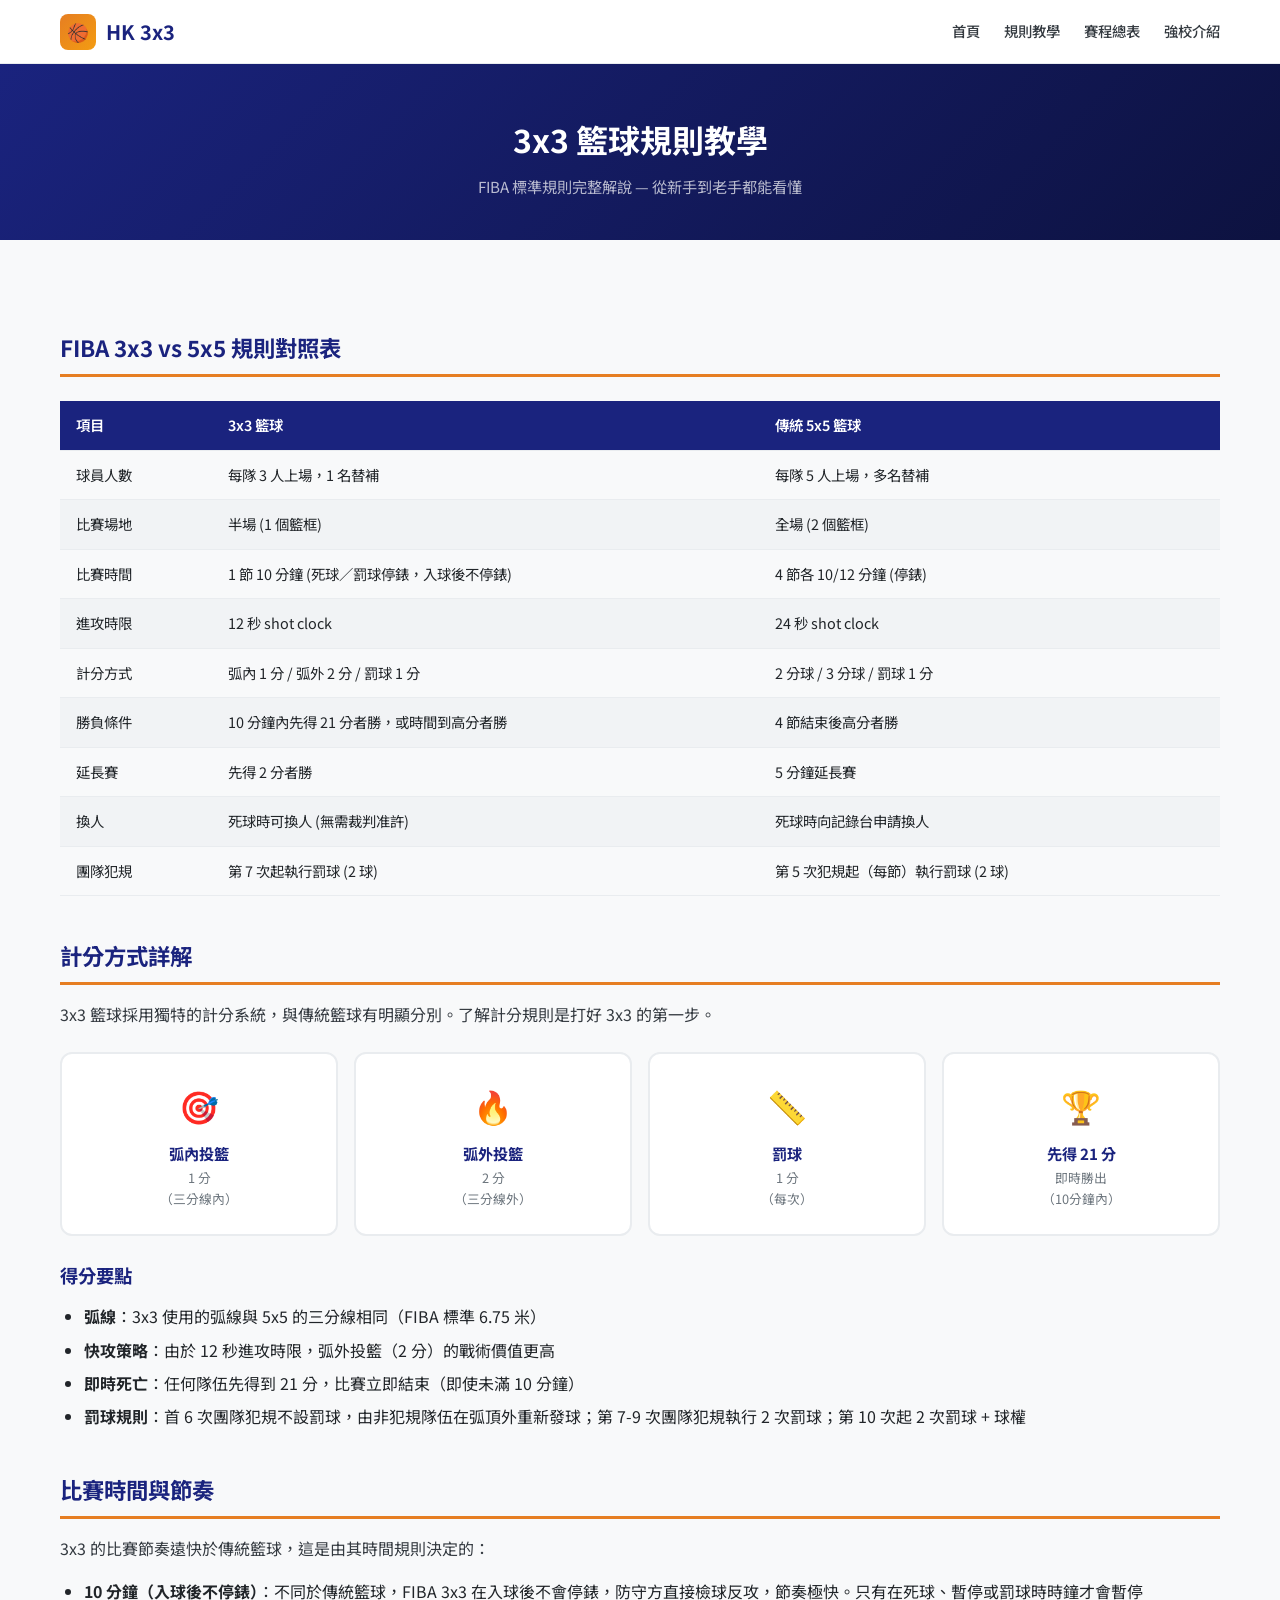
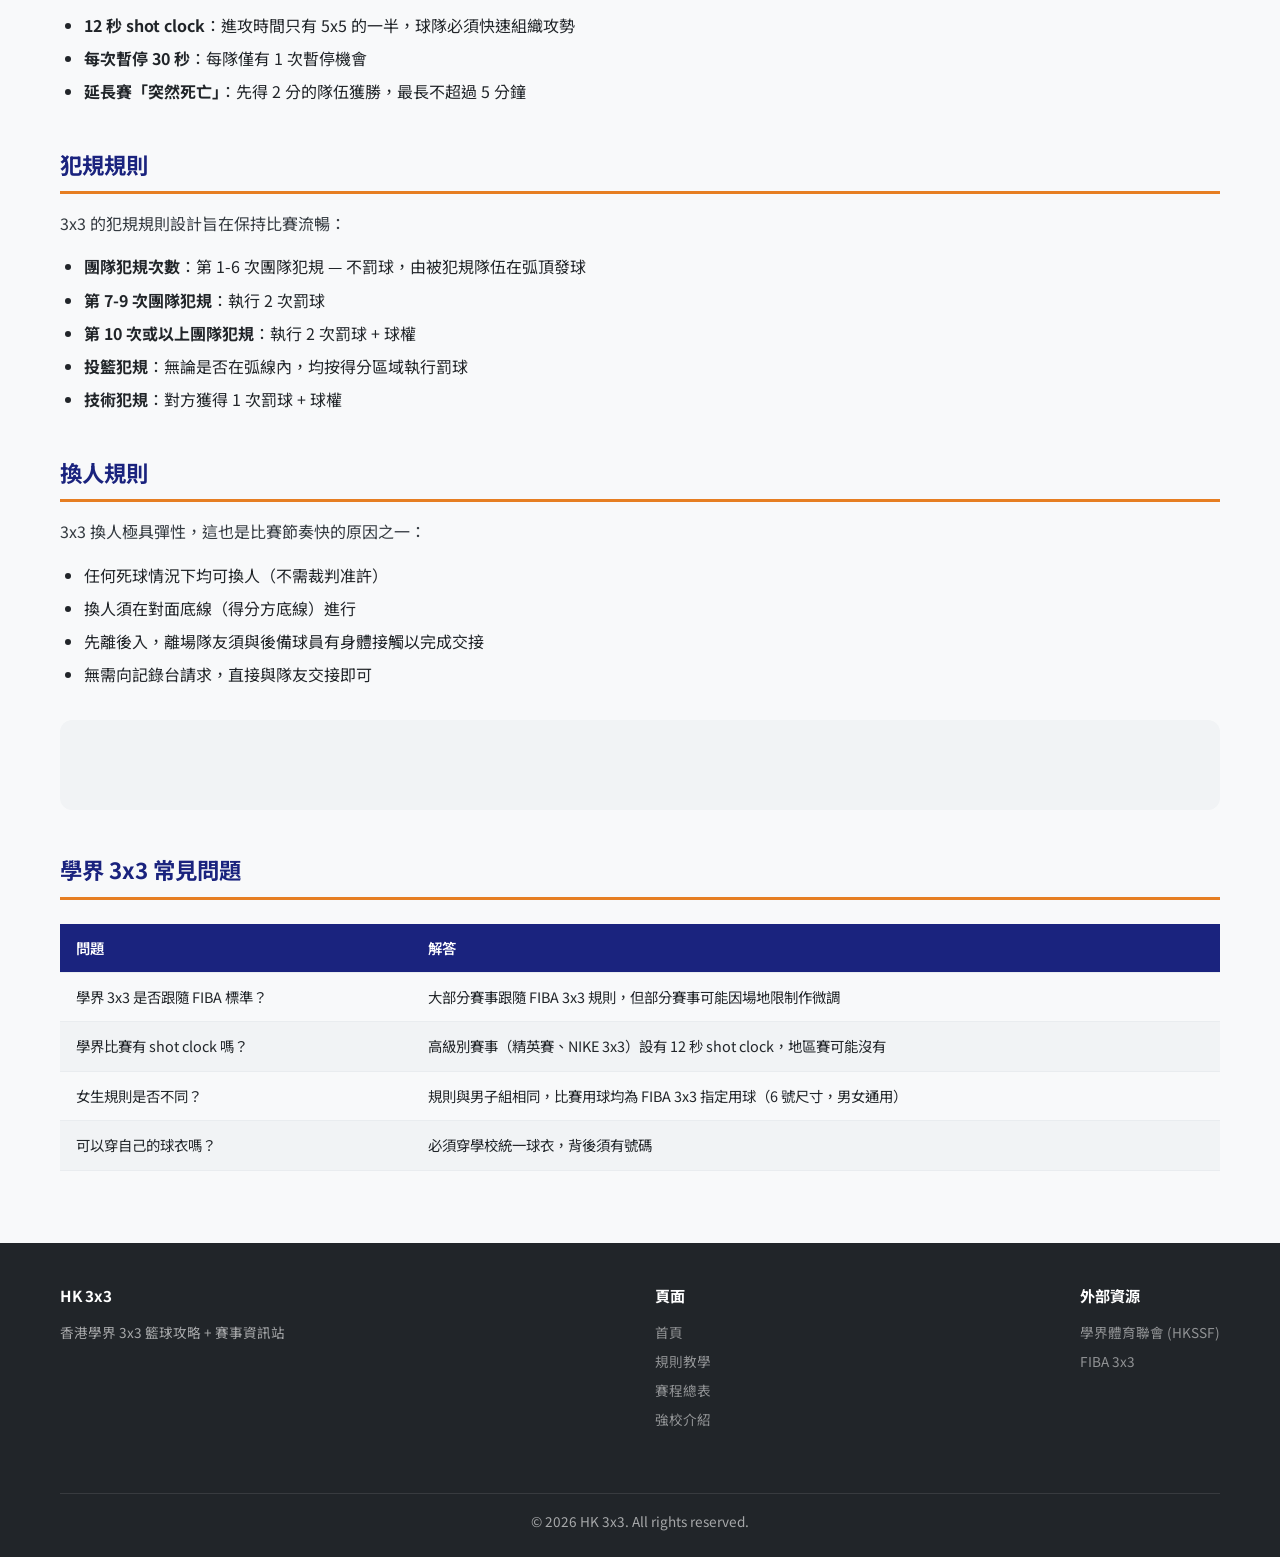
==== commit e9272fb2: "Merge branch 'master' of https://github.com/ericyau028/hk3x3-cubed" ====
--- a/articles/rules-guide.html
+++ b/articles/rules-guide.html
@@ -135,7 +135,7 @@
     <p>3x3 換人極具彈性，這也是比賽節奏快的原因之一：</p>
     <ul>
       <li>任何死球情況下均可換人（不需裁判准許）</li>
-      <li>換人須在對面端線（非籃框側的底線）進行</li>
+      <li>換人須在對面底線（得分方底線）進行</li>
       <li>先離後入，離場隊友須與後備球員有身體接觸以完成交接</li>
       <li>無需向記錄台請求，直接與隊友交接即可</li>
     </ul>
@@ -158,7 +158,7 @@
         </thead>
         <tbody>
           <tr><td>學界 3x3 是否跟隨 FIBA 標準？</td><td>大部分賽事跟隨 FIBA 3x3 規則，但部分賽事可能因場地限制作微調</td></tr>
-          <tr><td>學界比賽有 shot clock 嗎？</td><td>主要 3x3 賽事（如蘇黎世學界 3x3 挑戰賽、GA110 錦標賽）均設有 12 秒 shot clock，部分地區性或小型賽事可能沒有</td></tr>
+          <tr><td>學界比賽有 shot clock 嗎？</td><td>高級別賽事（精英賽、NIKE 3x3）設有 12 秒 shot clock，地區賽可能沒有</td></tr>
           <tr><td>女生規則是否不同？</td><td>規則與男子組相同，比賽用球均為 FIBA 3x3 指定用球（6 號尺寸，男女通用）</td></tr>
           <tr><td>可以穿自己的球衣嗎？</td><td>必須穿學校統一球衣，背後須有號碼</td></tr>
         </tbody>
